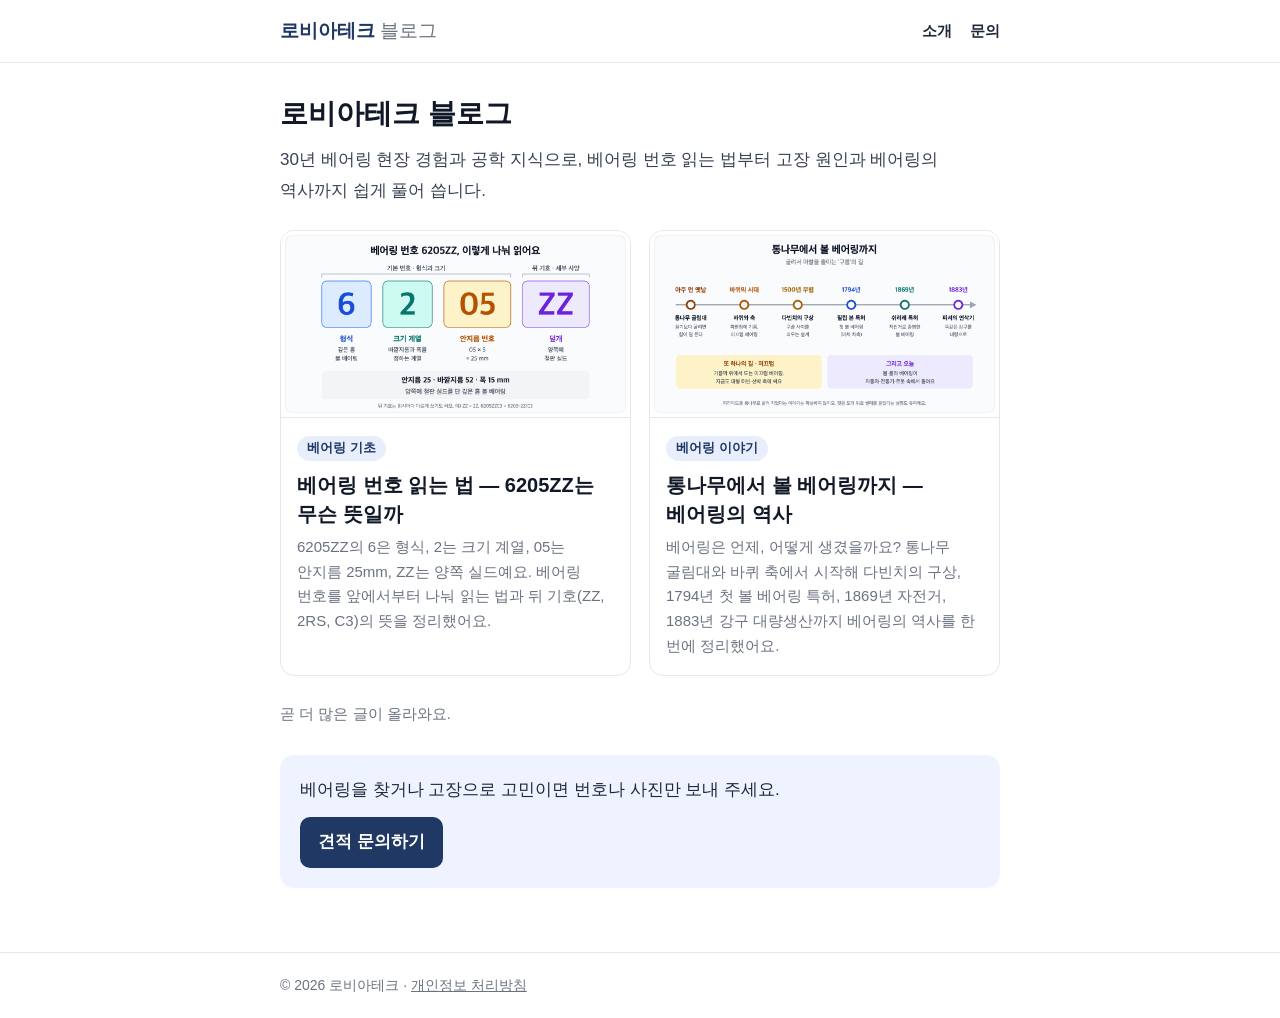
==== index.html @ e741268b "블로그 정식 오픈: 소개·문의·개인정보 처리방침, 검색 허용 - 소개·문의·개인정보 처리방침 페이지와 메일 견적 문의 버튼을 더함 - 검색 제외(noindex)와 미리보기 띠를 없" ====
<!doctype html>
<html lang="ko">
<head>
<meta charset="utf-8">
<meta name="viewport" content="width=device-width, initial-scale=1">
<title>로비아테크 블로그</title>
<meta name="description" content="30년 베어링 현장 경험과 공학 지식으로, 베어링 번호 읽는 법부터 고장 원인과 베어링의 역사까지 쉽게 풀어 씁니다.">
<link rel="canonical" href="https://blog.roviatech.co.kr/">
<meta property="og:type" content="website">
<meta property="og:site_name" content="로비아테크 블로그">
<meta property="og:title" content="로비아테크 블로그">
<meta property="og:description" content="30년 베어링 현장 경험과 공학 지식으로, 베어링 번호 읽는 법부터 고장 원인과 베어링의 역사까지 쉽게 풀어 씁니다.">
<meta property="og:image" content="https://blog.roviatech.co.kr/images/how-to-read-bearing-numbers-1.png">
<meta property="og:url" content="https://blog.roviatech.co.kr/">
<link rel="stylesheet" href="assets/style.css">
</head>
<body>
<header class="site-header"><div class="inner"><a class="brand" href="./">로비아테크 <span>블로그</span></a><nav><a href="about/">소개</a><a href="contact/">문의</a></nav></div></header>
<main>
<section class="hero"><h1>로비아테크 블로그</h1><p>30년 베어링 현장 경험과 공학 지식으로, 베어링 번호 읽는 법부터 고장 원인과 베어링의 역사까지 쉽게 풀어 씁니다.</p></section>
<section class="cards"><a class="card" href="posts/how-to-read-bearing-numbers/"><img src="images/how-to-read-bearing-numbers-1.png" alt=""><div class="body"><span class="tag">베어링 기초</span><h2>베어링 번호 읽는 법 — 6205ZZ는 무슨 뜻일까</h2><p>6205ZZ의 6은 형식, 2는 크기 계열, 05는 안지름 25mm, ZZ는 양쪽 실드예요. 베어링 번호를 앞에서부터 나눠 읽는 법과 뒤 기호(ZZ, 2RS, C3)의 뜻을 정리했어요.</p></div></a><a class="card" href="posts/bearing-history/"><img src="images/bearing-history-1.png" alt=""><div class="body"><span class="tag">베어링 이야기</span><h2>통나무에서 볼 베어링까지 — 베어링의 역사</h2><p>베어링은 언제, 어떻게 생겼을까요? 통나무 굴림대와 바퀴 축에서 시작해 다빈치의 구상, 1794년 첫 볼 베어링 특허, 1869년 자전거, 1883년 강구 대량생산까지 베어링의 역사를 한 번에 정리했어요.</p></div></a></section>
<p class="more">곧 더 많은 글이 올라와요.</p>
<div class="cta"><p>베어링을 찾거나 고장으로 고민이면 번호나 사진만 보내 주세요.</p><a class="btn" href="contact/" data-mail data-u="iamguno" data-d="naver.com" data-s="[블로그 문의] 견적·상담">견적 문의하기</a></div>
</main>
<footer><div class="inner">© 2026 로비아테크 · <a href="privacy/">개인정보 처리방침</a></div></footer>
<script>
(function () {
  var body = '베어링 번호(호칭):\n제조사:\n수량:\n희망 납기:\n쓰는 곳(장비):\n회사명:\n연락처:\n\n사진이 있으면 첨부해 주세요.';
  function addr(el) { return el.getAttribute('data-u') + '@' + el.getAttribute('data-d'); }
  document.querySelectorAll('[data-mailtext]').forEach(function (el) { el.textContent = addr(el); });
  document.querySelectorAll('a[data-mail]').forEach(function (a) {
    a.addEventListener('click', function () {
      a.href = 'mailto:' + addr(a) + '?subject=' + encodeURIComponent(a.getAttribute('data-s') || '') +
               '&body=' + encodeURIComponent(body);
    });
  });
})();
</script>
</body>
</html>
---- assets/style.css ----
:root {
  --ink: #1f2937;
  --strong: #111827;
  --muted: #6b7280;
  --line: #e5e7eb;
  --soft: #f6f7f9;
  --brand: #1f3864;
  --brand-soft: #e8eefb;
  --link: #2563eb;
  --warn-bg: #fff6dc;
  --warn-ink: #8a5a00;
  color-scheme: light;
}

* { box-sizing: border-box; }
html { -webkit-text-size-adjust: 100%; }
body {
  margin: 0;
  background: #ffffff;
  color: var(--ink);
  font-family: -apple-system, BlinkMacSystemFont, "Apple SD Gothic Neo", "Malgun Gothic", "Noto Sans KR", sans-serif;
  font-size: 17px;
  line-height: 1.8;
  word-break: keep-all;
  overflow-wrap: break-word;
}
a { color: var(--link); }
img { max-width: 100%; }

.preview-bar {
  background: var(--warn-bg);
  color: var(--warn-ink);
  font-size: 14px;
  line-height: 1.5;
  text-align: center;
  padding: 8px 16px;
}
.site-header { border-bottom: 1px solid var(--line); }
.site-header .inner, main, footer .inner { max-width: 760px; margin: 0 auto; }
.site-header .inner { padding: 14px 20px; }
.brand { font-size: 19px; font-weight: 800; color: var(--brand); text-decoration: none; }
.brand span { font-weight: 500; color: var(--muted); }
.site-header .inner { display: flex; align-items: center; justify-content: space-between; gap: 12px; }
.site-header nav a { margin-left: 18px; color: var(--ink); font-size: 15px; font-weight: 600; text-decoration: none; }
.site-header nav a:hover { color: var(--brand); }
footer a { color: var(--muted); }
.mail-addr { font-weight: 700; color: var(--strong); }

main { padding: 24px 20px 56px; }
h1 { font-size: 30px; line-height: 1.35; margin: 8px 0 20px; color: var(--strong); }
h2 { font-size: 23px; line-height: 1.4; margin: 44px 0 12px; color: var(--brand); }
h3 { font-size: 19px; line-height: 1.45; margin: 28px 0 8px; color: var(--strong); }
p { margin: 0 0 16px; }
ul, ol { margin: 0 0 16px; padding-left: 1.4em; }
li { margin: 6px 0; }
strong { color: var(--strong); }

figure { margin: 24px 0; }
figure img { display: block; width: 100%; height: auto; border: 1px solid var(--line); border-radius: 12px; }

.table-wrap { overflow-x: auto; margin: 16px 0 20px; border: 1px solid var(--line); border-radius: 10px; }
table { width: 100%; border-collapse: collapse; font-size: 15px; line-height: 1.6; }
th, td { padding: 9px 12px; border-bottom: 1px solid var(--line); text-align: left; vertical-align: top; }
th { background: var(--soft); font-weight: 700; white-space: nowrap; }
tr:last-child td { border-bottom: none; }

blockquote { margin: 16px 0; padding: 12px 16px; background: var(--soft); border-left: 4px solid var(--line); border-radius: 0 8px 8px 0; }
blockquote p:last-child { margin-bottom: 0; }

.crumbs { margin: 0 0 4px; font-size: 15px; color: var(--muted); }
.crumbs a { text-decoration: none; }
.tag { display: inline-block; padding: 2px 10px; border-radius: 999px; background: var(--brand-soft); color: var(--brand); font-size: 13px; font-weight: 700; line-height: 1.6; }

.field-story { margin: 0 0 16px; padding: 16px 18px; border: 1px dashed #c9cfd8; border-radius: 12px; background: #fbfbfc; color: var(--muted); }
.cta { margin: 28px 0 8px; padding: 20px; border-radius: 14px; background: #eef3ff; }
.cta p { margin-bottom: 12px; }
.btn { display: inline-block; padding: 10px 18px; border-radius: 10px; background: var(--brand); color: #ffffff; font-weight: 700; text-decoration: none; }
.btn.disabled { background: #9aa5b8; cursor: not-allowed; }

.hero h1 { font-size: 28px; margin-bottom: 12px; }
.hero p { color: #374151; }
.cards { display: grid; gap: 18px; margin-top: 24px; }
.card { display: block; overflow: hidden; border: 1px solid var(--line); border-radius: 14px; background: #ffffff; color: inherit; text-decoration: none; }
.card img { display: block; width: 100%; height: auto; border-bottom: 1px solid var(--line); }
.card .body { padding: 14px 16px 16px; }
.card h2 { margin: 8px 0 6px; font-size: 20px; line-height: 1.45; color: var(--strong); }
.card p { margin: 0; font-size: 15px; line-height: 1.65; color: var(--muted); }
.more { margin-top: 24px; color: var(--muted); font-size: 15px; }

footer { border-top: 1px solid var(--line); color: var(--muted); font-size: 14px; }
footer .inner { padding: 20px; }

@media (min-width: 720px) {
  .cards { grid-template-columns: 1fr 1fr; }
}
@media (max-width: 480px) {
  body { font-size: 16.5px; }
  main { padding: 18px 16px 48px; }
  h1 { font-size: 25px; }
  h2 { font-size: 21px; }
  .site-header .inner, footer .inner { padding-left: 16px; padding-right: 16px; }
}
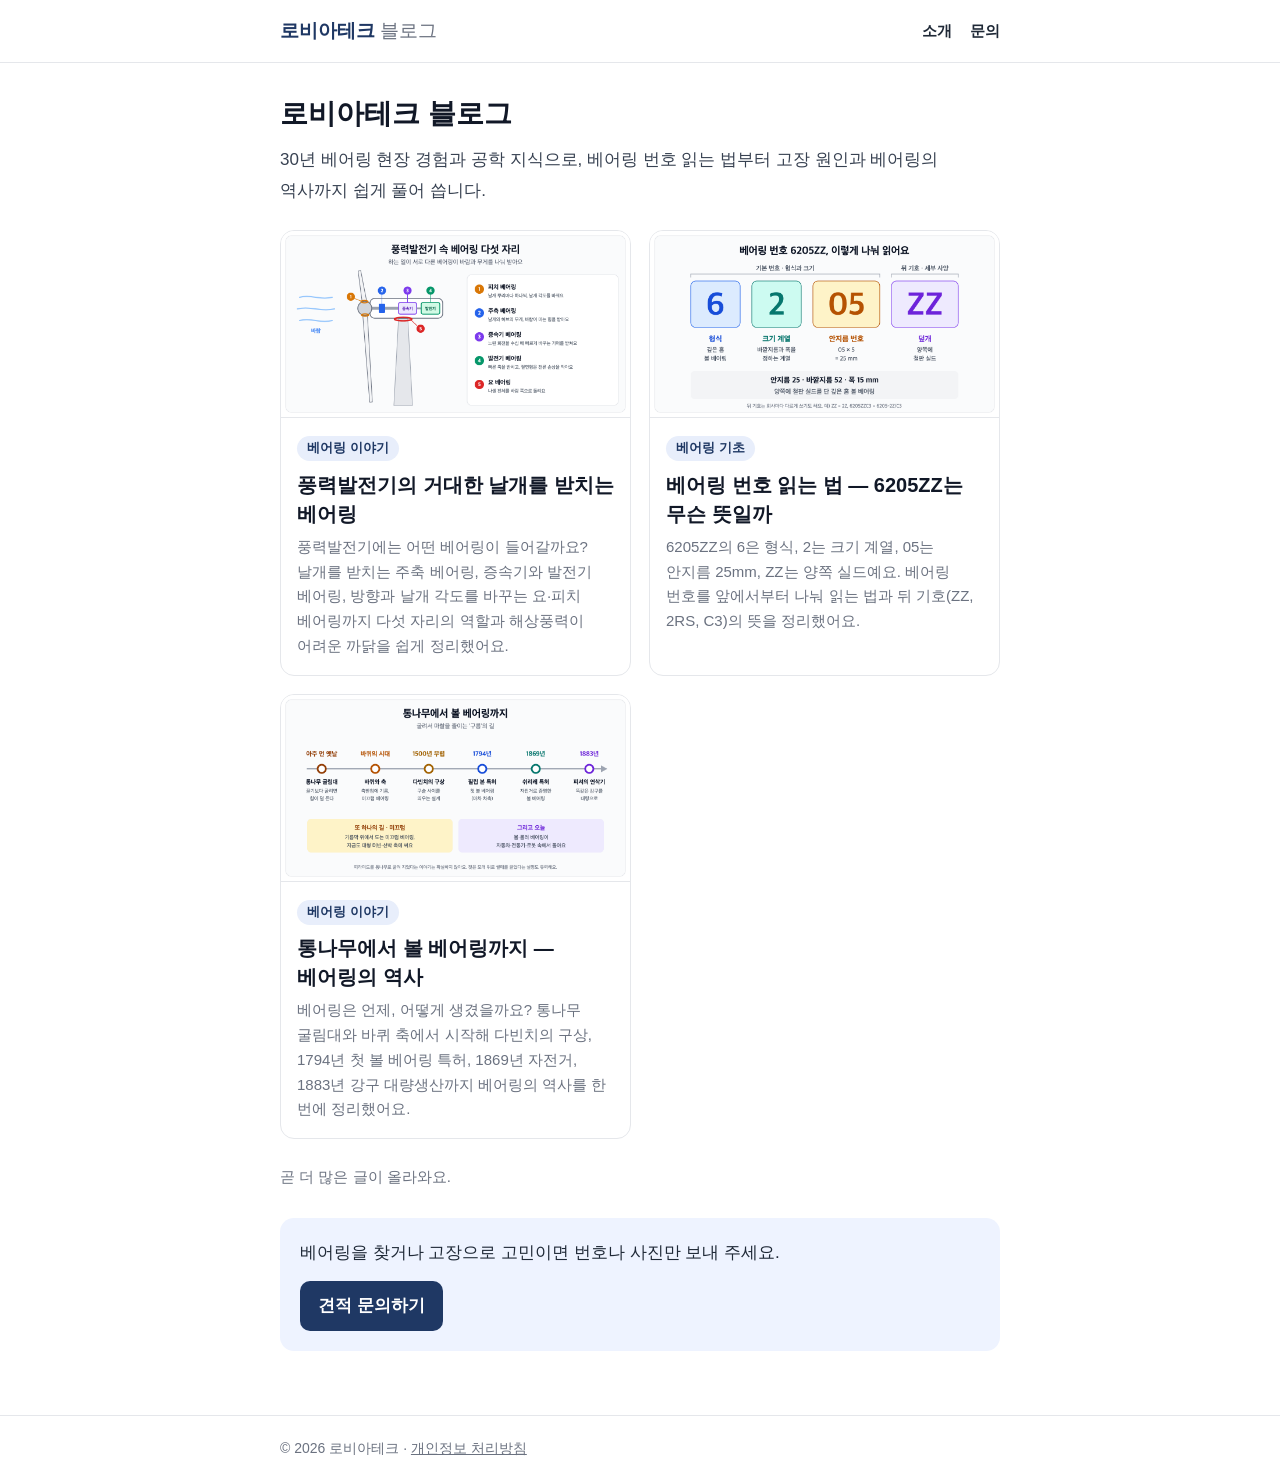
==== commit f57ec81f: "새 글: 풍력발전기의 거대한 날개를 받치는 베어링 Co-Authored-By: Claude Opus 5.5 <noreply@anthropic.com>" ====
--- a/index.html
+++ b/index.html
@@ -3,6 +3,10 @@
 <head>
 <meta charset="utf-8">
 <meta name="viewport" content="width=device-width, initial-scale=1">
+<meta name="google-site-verification" content="FnGy8vwjUJnrvPE3zHXfZ7db4EVpizQZHd8lW3kn4e0">
+<meta name="naver-site-verification" content="fee8d032d96fe8d049fef2ab432df04f8d8b290f">
+<script async src="https://www.googletagmanager.com/gtag/js?id=G-C03R1C6F9V"></script>
+<script>window.dataLayer=window.dataLayer||[];function gtag(){dataLayer.push(arguments);}gtag('js',new Date());gtag('config','G-C03R1C6F9V');</script>
 <title>로비아테크 블로그</title>
 <meta name="description" content="30년 베어링 현장 경험과 공학 지식으로, 베어링 번호 읽는 법부터 고장 원인과 베어링의 역사까지 쉽게 풀어 씁니다.">
 <link rel="canonical" href="https://blog.roviatech.co.kr/">
@@ -10,7 +14,7 @@
 <meta property="og:site_name" content="로비아테크 블로그">
 <meta property="og:title" content="로비아테크 블로그">
 <meta property="og:description" content="30년 베어링 현장 경험과 공학 지식으로, 베어링 번호 읽는 법부터 고장 원인과 베어링의 역사까지 쉽게 풀어 씁니다.">
-<meta property="og:image" content="https://blog.roviatech.co.kr/images/how-to-read-bearing-numbers-1.png">
+<meta property="og:image" content="https://blog.roviatech.co.kr/images/wind-turbine-bearings-1.png">
 <meta property="og:url" content="https://blog.roviatech.co.kr/">
 <link rel="stylesheet" href="assets/style.css">
 </head>
@@ -18,7 +22,7 @@
 <header class="site-header"><div class="inner"><a class="brand" href="./">로비아테크 <span>블로그</span></a><nav><a href="about/">소개</a><a href="contact/">문의</a></nav></div></header>
 <main>
 <section class="hero"><h1>로비아테크 블로그</h1><p>30년 베어링 현장 경험과 공학 지식으로, 베어링 번호 읽는 법부터 고장 원인과 베어링의 역사까지 쉽게 풀어 씁니다.</p></section>
-<section class="cards"><a class="card" href="posts/how-to-read-bearing-numbers/"><img src="images/how-to-read-bearing-numbers-1.png" alt=""><div class="body"><span class="tag">베어링 기초</span><h2>베어링 번호 읽는 법 — 6205ZZ는 무슨 뜻일까</h2><p>6205ZZ의 6은 형식, 2는 크기 계열, 05는 안지름 25mm, ZZ는 양쪽 실드예요. 베어링 번호를 앞에서부터 나눠 읽는 법과 뒤 기호(ZZ, 2RS, C3)의 뜻을 정리했어요.</p></div></a><a class="card" href="posts/bearing-history/"><img src="images/bearing-history-1.png" alt=""><div class="body"><span class="tag">베어링 이야기</span><h2>통나무에서 볼 베어링까지 — 베어링의 역사</h2><p>베어링은 언제, 어떻게 생겼을까요? 통나무 굴림대와 바퀴 축에서 시작해 다빈치의 구상, 1794년 첫 볼 베어링 특허, 1869년 자전거, 1883년 강구 대량생산까지 베어링의 역사를 한 번에 정리했어요.</p></div></a></section>
+<section class="cards"><a class="card" href="posts/wind-turbine-bearings/"><img src="images/wind-turbine-bearings-1.png" alt=""><div class="body"><span class="tag">베어링 이야기</span><h2>풍력발전기의 거대한 날개를 받치는 베어링</h2><p>풍력발전기에는 어떤 베어링이 들어갈까요? 날개를 받치는 주축 베어링, 증속기와 발전기 베어링, 방향과 날개 각도를 바꾸는 요·피치 베어링까지 다섯 자리의 역할과 해상풍력이 어려운 까닭을 쉽게 정리했어요.</p></div></a><a class="card" href="posts/how-to-read-bearing-numbers/"><img src="images/how-to-read-bearing-numbers-1.png" alt=""><div class="body"><span class="tag">베어링 기초</span><h2>베어링 번호 읽는 법 — 6205ZZ는 무슨 뜻일까</h2><p>6205ZZ의 6은 형식, 2는 크기 계열, 05는 안지름 25mm, ZZ는 양쪽 실드예요. 베어링 번호를 앞에서부터 나눠 읽는 법과 뒤 기호(ZZ, 2RS, C3)의 뜻을 정리했어요.</p></div></a><a class="card" href="posts/bearing-history/"><img src="images/bearing-history-1.png" alt=""><div class="body"><span class="tag">베어링 이야기</span><h2>통나무에서 볼 베어링까지 — 베어링의 역사</h2><p>베어링은 언제, 어떻게 생겼을까요? 통나무 굴림대와 바퀴 축에서 시작해 다빈치의 구상, 1794년 첫 볼 베어링 특허, 1869년 자전거, 1883년 강구 대량생산까지 베어링의 역사를 한 번에 정리했어요.</p></div></a></section>
 <p class="more">곧 더 많은 글이 올라와요.</p>
 <div class="cta"><p>베어링을 찾거나 고장으로 고민이면 번호나 사진만 보내 주세요.</p><a class="btn" href="contact/" data-mail data-u="iamguno" data-d="naver.com" data-s="[블로그 문의] 견적·상담">견적 문의하기</a></div>
 </main>
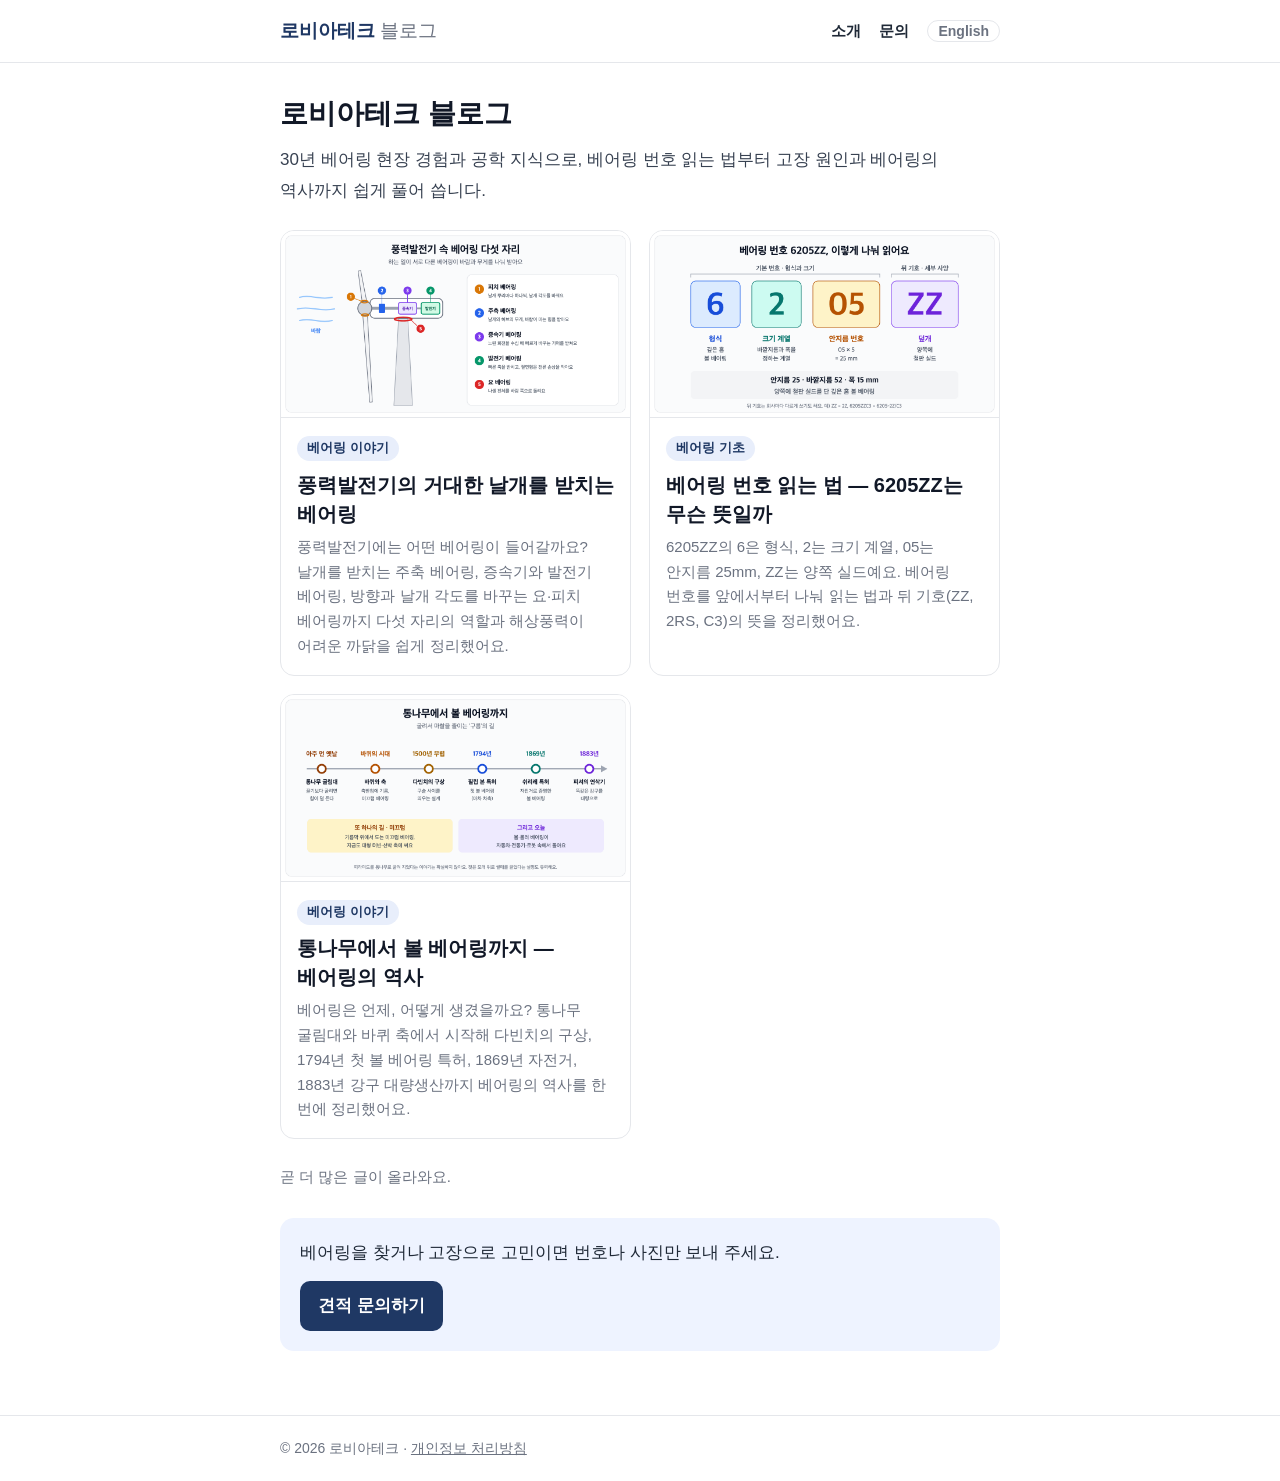
==== commit 06c6ca39: "영어판 열기: /en/ 아래 영어 첫 화면, About·Contact·Privacy, #11·#17 영어 글 - 한국어 글과 영어 글을 짝으로 잇고(언어 전환 링크, hreflan" ====
--- a/index.html
+++ b/index.html
@@ -5,12 +5,16 @@
 <meta name="viewport" content="width=device-width, initial-scale=1">
 <meta name="google-site-verification" content="FnGy8vwjUJnrvPE3zHXfZ7db4EVpizQZHd8lW3kn4e0">
 <meta name="naver-site-verification" content="fee8d032d96fe8d049fef2ab432df04f8d8b290f">
+<link rel="alternate" hreflang="ko" href="https://blog.roviatech.co.kr/">
+<link rel="alternate" hreflang="en" href="https://blog.roviatech.co.kr/en/">
+<link rel="alternate" hreflang="x-default" href="https://blog.roviatech.co.kr/">
 <script async src="https://www.googletagmanager.com/gtag/js?id=G-C03R1C6F9V"></script>
 <script>window.dataLayer=window.dataLayer||[];function gtag(){dataLayer.push(arguments);}gtag('js',new Date());gtag('config','G-C03R1C6F9V');</script>
 <title>로비아테크 블로그</title>
 <meta name="description" content="30년 베어링 현장 경험과 공학 지식으로, 베어링 번호 읽는 법부터 고장 원인과 베어링의 역사까지 쉽게 풀어 씁니다.">
 <link rel="canonical" href="https://blog.roviatech.co.kr/">
 <meta property="og:type" content="website">
+<meta property="og:locale" content="ko_KR">
 <meta property="og:site_name" content="로비아테크 블로그">
 <meta property="og:title" content="로비아테크 블로그">
 <meta property="og:description" content="30년 베어링 현장 경험과 공학 지식으로, 베어링 번호 읽는 법부터 고장 원인과 베어링의 역사까지 쉽게 풀어 씁니다.">
@@ -19,23 +23,26 @@
 <link rel="stylesheet" href="assets/style.css">
 </head>
 <body>
-<header class="site-header"><div class="inner"><a class="brand" href="./">로비아테크 <span>블로그</span></a><nav><a href="about/">소개</a><a href="contact/">문의</a></nav></div></header>
+<header class="site-header"><div class="inner"><a class="brand" href="./">로비아테크 <span>블로그</span></a><nav><a href="about/">소개</a><a href="contact/">문의</a><a class="lang" href="en/" hreflang="en">English</a></nav></div></header>
 <main>
 <section class="hero"><h1>로비아테크 블로그</h1><p>30년 베어링 현장 경험과 공학 지식으로, 베어링 번호 읽는 법부터 고장 원인과 베어링의 역사까지 쉽게 풀어 씁니다.</p></section>
 <section class="cards"><a class="card" href="posts/wind-turbine-bearings/"><img src="images/wind-turbine-bearings-1.png" alt=""><div class="body"><span class="tag">베어링 이야기</span><h2>풍력발전기의 거대한 날개를 받치는 베어링</h2><p>풍력발전기에는 어떤 베어링이 들어갈까요? 날개를 받치는 주축 베어링, 증속기와 발전기 베어링, 방향과 날개 각도를 바꾸는 요·피치 베어링까지 다섯 자리의 역할과 해상풍력이 어려운 까닭을 쉽게 정리했어요.</p></div></a><a class="card" href="posts/how-to-read-bearing-numbers/"><img src="images/how-to-read-bearing-numbers-1.png" alt=""><div class="body"><span class="tag">베어링 기초</span><h2>베어링 번호 읽는 법 — 6205ZZ는 무슨 뜻일까</h2><p>6205ZZ의 6은 형식, 2는 크기 계열, 05는 안지름 25mm, ZZ는 양쪽 실드예요. 베어링 번호를 앞에서부터 나눠 읽는 법과 뒤 기호(ZZ, 2RS, C3)의 뜻을 정리했어요.</p></div></a><a class="card" href="posts/bearing-history/"><img src="images/bearing-history-1.png" alt=""><div class="body"><span class="tag">베어링 이야기</span><h2>통나무에서 볼 베어링까지 — 베어링의 역사</h2><p>베어링은 언제, 어떻게 생겼을까요? 통나무 굴림대와 바퀴 축에서 시작해 다빈치의 구상, 1794년 첫 볼 베어링 특허, 1869년 자전거, 1883년 강구 대량생산까지 베어링의 역사를 한 번에 정리했어요.</p></div></a></section>
 <p class="more">곧 더 많은 글이 올라와요.</p>
-<div class="cta"><p>베어링을 찾거나 고장으로 고민이면 번호나 사진만 보내 주세요.</p><a class="btn" href="contact/" data-mail data-u="iamguno" data-d="naver.com" data-s="[블로그 문의] 견적·상담">견적 문의하기</a></div>
+<div class="cta"><p>베어링을 찾거나 고장으로 고민이면 번호나 사진만 보내 주세요.</p><a class="btn" href="contact/" data-mail data-lang="ko" data-u="iamguno" data-d="naver.com" data-s="[블로그 문의] 견적·상담">견적 문의하기</a></div>
 </main>
 <footer><div class="inner">© 2026 로비아테크 · <a href="privacy/">개인정보 처리방침</a></div></footer>
 <script>
 (function () {
-  var body = '베어링 번호(호칭):\n제조사:\n수량:\n희망 납기:\n쓰는 곳(장비):\n회사명:\n연락처:\n\n사진이 있으면 첨부해 주세요.';
+  var bodies = {
+    ko: '베어링 번호(호칭):\n제조사:\n수량:\n희망 납기:\n쓰는 곳(장비):\n회사명:\n연락처:\n\n사진이 있으면 첨부해 주세요.',
+    en: 'Bearing number:\nBrand:\nQuantity:\nRequired delivery date:\nApplication (machine):\nCompany:\nCountry:\nPhone:\n\nPlease attach photos if you have them.'
+  };
   function addr(el) { return el.getAttribute('data-u') + '@' + el.getAttribute('data-d'); }
   document.querySelectorAll('[data-mailtext]').forEach(function (el) { el.textContent = addr(el); });
   document.querySelectorAll('a[data-mail]').forEach(function (a) {
     a.addEventListener('click', function () {
       a.href = 'mailto:' + addr(a) + '?subject=' + encodeURIComponent(a.getAttribute('data-s') || '') +
-               '&body=' + encodeURIComponent(body);
+               '&body=' + encodeURIComponent(bodies[a.getAttribute('data-lang')] || bodies.ko);
     });
   });
 })();
--- a/assets/style.css
+++ b/assets/style.css
@@ -45,6 +45,12 @@
 .site-header nav a:hover { color: var(--brand); }
 footer a { color: var(--muted); }
 .mail-addr { font-weight: 700; color: var(--strong); }
+.site-header nav a.lang { padding: 2px 10px; border: 1px solid var(--line); border-radius: 999px; font-size: 14px; color: var(--muted); }
+[hidden] { display: none !important; }
+.consent { position: fixed; left: 12px; right: 12px; bottom: 12px; z-index: 10; max-width: 720px; margin: 0 auto; padding: 12px 16px; border: 1px solid var(--line); border-radius: 12px; background: #ffffff; box-shadow: 0 6px 20px rgba(17, 24, 39, 0.12); font-size: 15px; line-height: 1.6; }
+.consent p { margin: 0; }
+.consent button { margin-left: 8px; padding: 5px 12px; border: 1px solid var(--brand); border-radius: 8px; background: var(--brand); color: #ffffff; font: inherit; font-weight: 700; cursor: pointer; }
+.consent button[data-consent="no"] { background: #ffffff; color: var(--brand); }
 
 main { padding: 24px 20px 56px; }
 h1 { font-size: 30px; line-height: 1.35; margin: 8px 0 20px; color: var(--strong); }
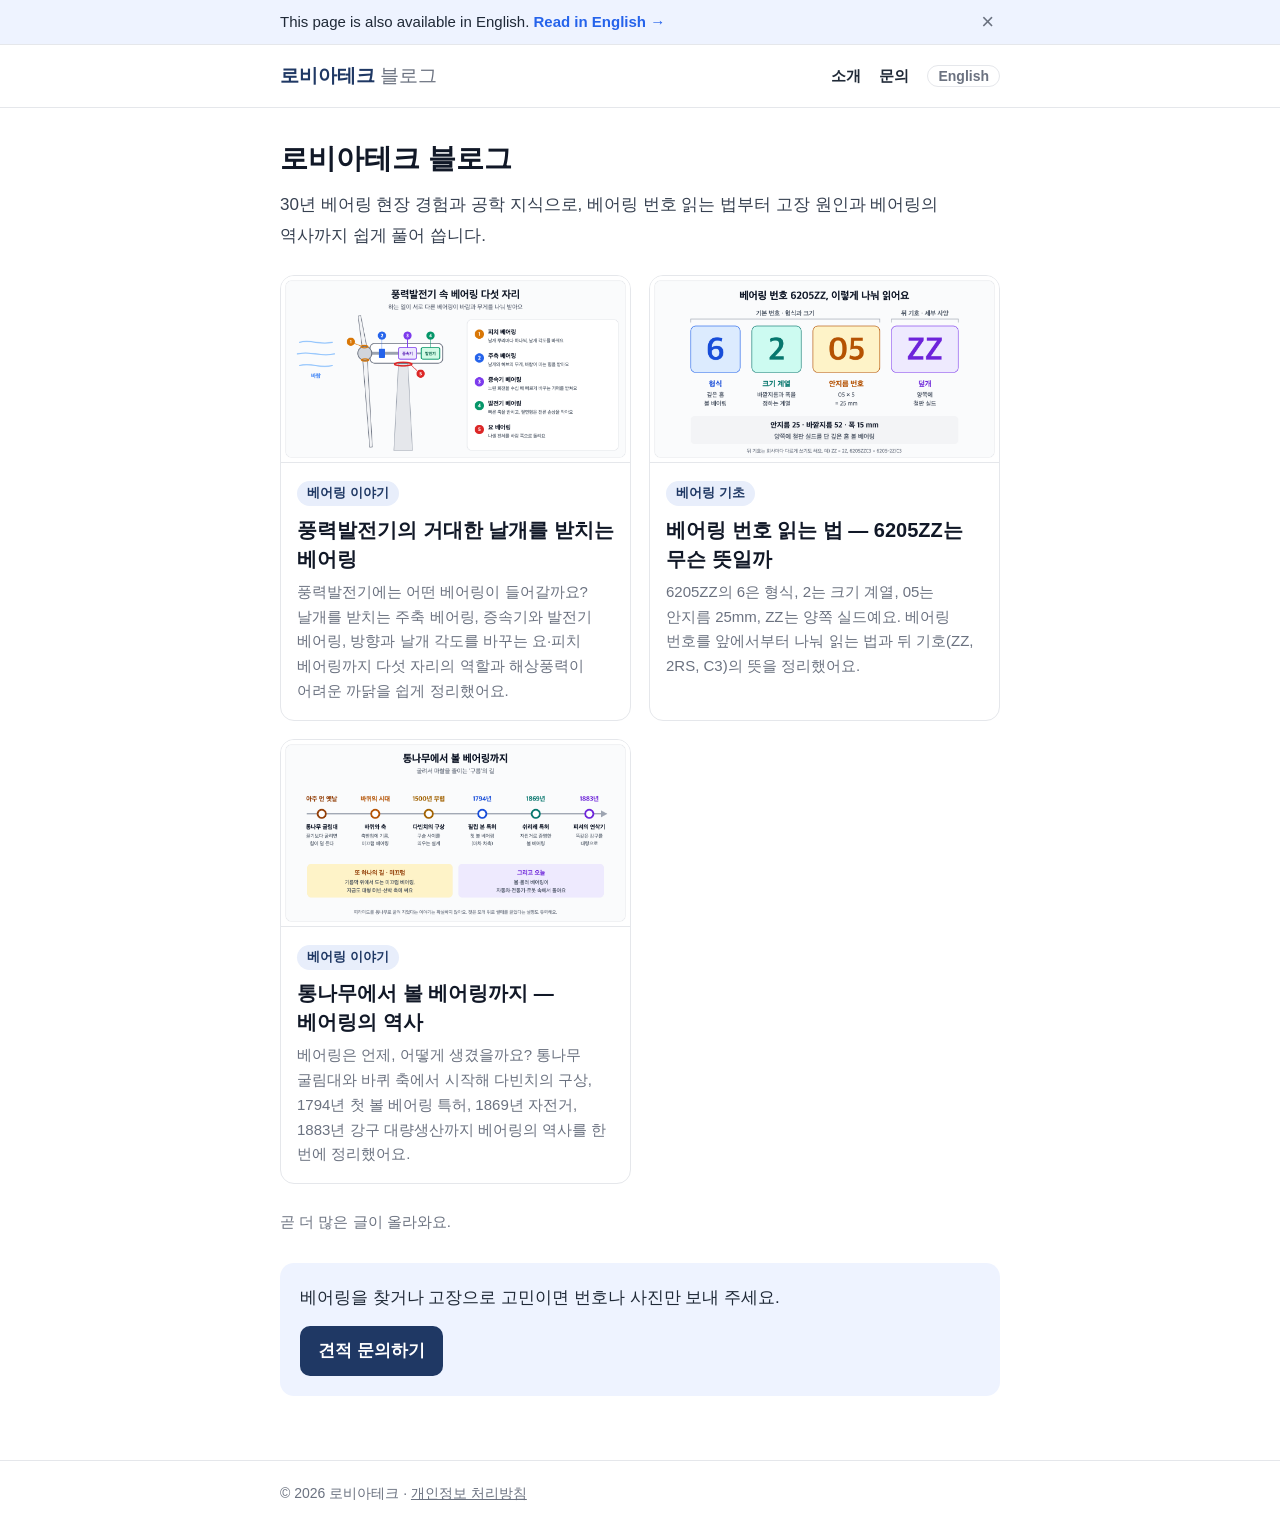
==== commit 1f10bee1: "한국어 페이지에 영어 안내 띠 넣기 (브라우저 언어에 한국어가 없을 때만) Co-Authored-By: Claude Opus 5.5 <noreply@anthropic.com>" ====
--- a/index.html
+++ b/index.html
@@ -23,6 +23,21 @@
 <link rel="stylesheet" href="assets/style.css">
 </head>
 <body>
+<div class="lang-hint" id="lang-hint" hidden data-nosnippet lang="en"><div class="inner"><span>This page is also available in English. <a href="en/" hreflang="en">Read in English →</a></span><button type="button" aria-label="Close">×</button></div></div>
+<script>
+(function () {
+  var KEY = 'roviatech-lang-hint', box = document.getElementById('lang-hint'), closed = null;
+  var langs = navigator.languages && navigator.languages.length ? navigator.languages : [navigator.language || ''];
+  var korean = langs.some(function (l) { return /^ko\b/i.test(l || ''); });
+  try { closed = localStorage.getItem(KEY); } catch (e) {}
+  if (korean || closed) { return; }
+  box.hidden = false;
+  box.querySelector('button').addEventListener('click', function () {
+    box.hidden = true;
+    try { localStorage.setItem(KEY, '1'); } catch (e) {}
+  });
+})();
+</script>
 <header class="site-header"><div class="inner"><a class="brand" href="./">로비아테크 <span>블로그</span></a><nav><a href="about/">소개</a><a href="contact/">문의</a><a class="lang" href="en/" hreflang="en">English</a></nav></div></header>
 <main>
 <section class="hero"><h1>로비아테크 블로그</h1><p>30년 베어링 현장 경험과 공학 지식으로, 베어링 번호 읽는 법부터 고장 원인과 베어링의 역사까지 쉽게 풀어 씁니다.</p></section>
--- a/assets/style.css
+++ b/assets/style.css
@@ -47,6 +47,10 @@
 .mail-addr { font-weight: 700; color: var(--strong); }
 .site-header nav a.lang { padding: 2px 10px; border: 1px solid var(--line); border-radius: 999px; font-size: 14px; color: var(--muted); }
 [hidden] { display: none !important; }
+.lang-hint { background: #eef3ff; border-bottom: 1px solid var(--line); font-size: 15px; line-height: 1.5; }
+.lang-hint .inner { display: flex; align-items: center; justify-content: space-between; gap: 12px; max-width: 760px; margin: 0 auto; padding: 10px 20px; }
+.lang-hint a { font-weight: 700; text-decoration: none; }
+.lang-hint button { border: 0; background: transparent; color: var(--muted); font-size: 22px; line-height: 1; cursor: pointer; }
 .consent { position: fixed; left: 12px; right: 12px; bottom: 12px; z-index: 10; max-width: 720px; margin: 0 auto; padding: 12px 16px; border: 1px solid var(--line); border-radius: 12px; background: #ffffff; box-shadow: 0 6px 20px rgba(17, 24, 39, 0.12); font-size: 15px; line-height: 1.6; }
 .consent p { margin: 0; }
 .consent button { margin-left: 8px; padding: 5px 12px; border: 1px solid var(--brand); border-radius: 8px; background: var(--brand); color: #ffffff; font: inherit; font-weight: 700; cursor: pointer; }
